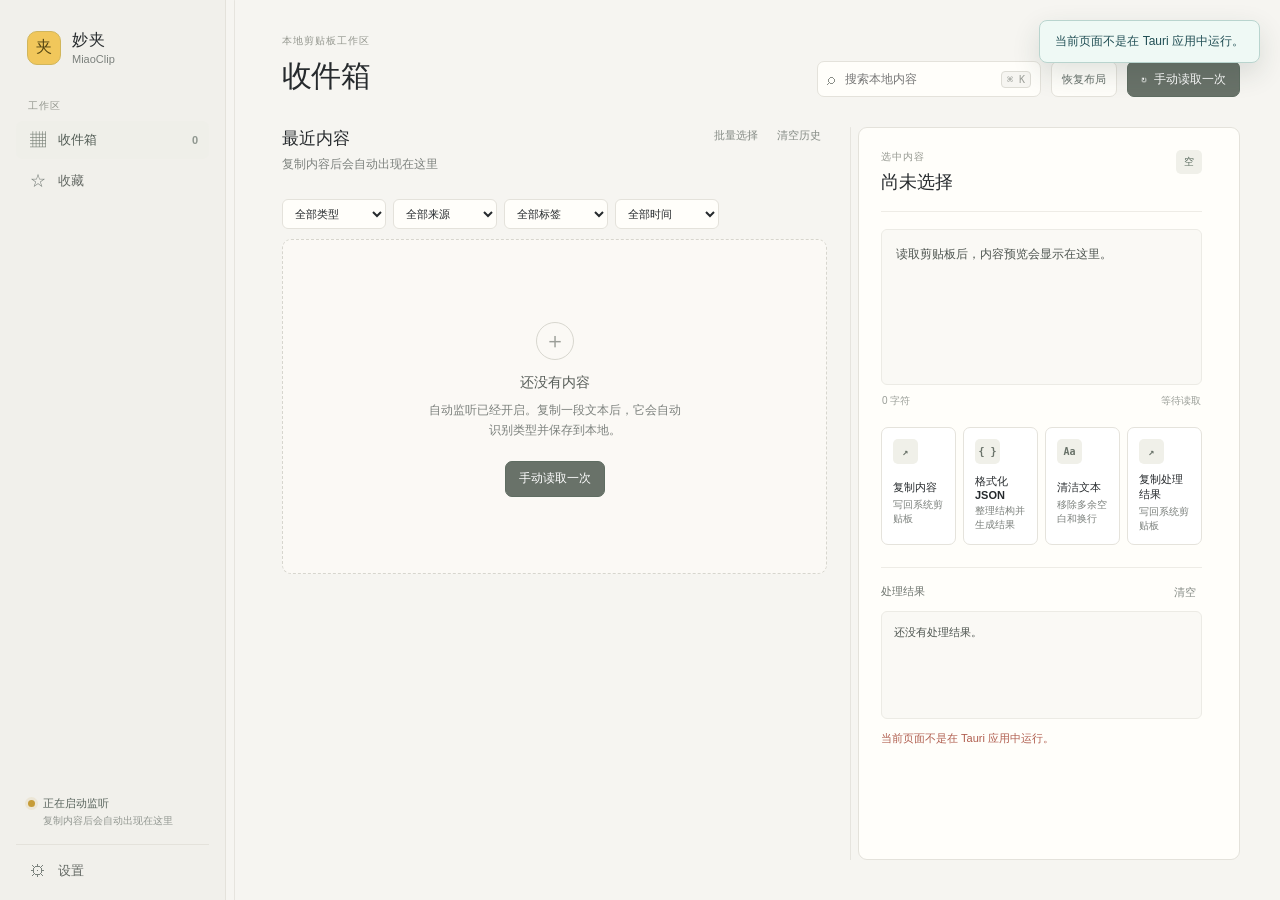
==== ui/index.html @ e644512b "style: soften persistent interface highlights" ====
<!doctype html>
<html lang="zh-CN">
  <head>
    <meta charset="UTF-8" />
    <meta name="viewport" content="width=device-width, initial-scale=1.0" />
    <meta name="theme-color" content="#f6f5f1" />
    <title>妙夹 · MiaoClip</title>
    <link rel="stylesheet" href="style.css?v=34" />
  </head>
  <body>
    <div class="app-frame">
      <aside class="sidebar">
        <div class="brand-lockup">
          <div class="brand-mark" aria-hidden="true">夹</div>
          <div><strong>妙夹</strong><span>MiaoClip</span></div>
        </div>
        <div class="workspace-label">工作区</div>
        <nav class="primary-nav" aria-label="主要分区">
          <button class="nav-item is-active" data-view="inbox" type="button"><span class="nav-symbol" aria-hidden="true">▦</span><span>收件箱</span><span class="nav-count" id="inbox-count">0</span></button>
          <button class="nav-item" data-view="favorites" type="button"><span class="nav-symbol" aria-hidden="true">☆</span><span>收藏</span></button>
        </nav>
        <div class="sidebar-footer">
          <button class="local-status" id="monitor-toggle" data-state="starting" type="button" aria-pressed="true" title="暂停自动监听">
            <span aria-hidden="true"></span>
            <div><strong id="monitor-status-label">正在启动监听</strong><small id="monitor-status-detail">复制内容后会自动出现在这里</small></div>
          </button>
          <button class="nav-item secondary-nav" data-view="settings" type="button"><span class="nav-symbol" aria-hidden="true">⚙</span><span>设置</span></button>
        </div>
      </aside>
      <div class="layout-splitter layout-splitter-sidebar" id="sidebar-splitter" role="separator" aria-label="调整工作区宽度" aria-orientation="vertical" aria-valuemin="190" aria-valuemax="420" aria-valuenow="226" aria-valuetext="226 像素" tabindex="0" title="拖动调整工作区宽度；双击恢复默认；也可使用左右方向键"></div>

      <main class="workspace">
        <header class="workspace-header">
          <div><p class="overline">本地剪贴板工作区</p><h1 id="view-title">收件箱</h1></div>
          <div class="header-actions">
            <label class="search-box"><span aria-hidden="true">⌕</span><input id="search-input" type="search" placeholder="搜索本地内容" autocomplete="off" /><kbd>⌘ K</kbd></label>
            <button class="layout-reset-button" id="reset-layout" type="button" title="恢复工作区默认布局">恢复布局</button>
            <button class="read-button" id="read-button" type="button" title="手动读取一次当前剪贴板"><span aria-hidden="true">↻</span>手动读取一次</button>
          </div>
        </header>

        <div class="workspace-grid">
          <section class="feed-column" aria-labelledby="feed-heading">
            <div class="section-bar">
              <div><h2 id="feed-heading">最近内容</h2><p id="feed-caption">复制内容后会自动出现在这里</p></div>
              <div class="section-actions">
                <button class="quiet-button" id="enter-selection" type="button">批量选择</button>
                <button class="quiet-button" id="clear-session" type="button">清空历史</button>
              </div>
            </div>
            <div class="bulk-actions" id="bulk-actions" hidden>
              <span class="bulk-selection-count" id="selection-summary" aria-live="polite">未选择内容</span>
              <button class="quiet-button" id="select-visible" type="button" aria-pressed="false">全选当前</button>
              <button class="quiet-button" id="bulk-pin" type="button" disabled>收藏所选</button>
              <button class="quiet-button danger-button" id="bulk-delete" type="button" disabled>删除所选</button>
              <button class="quiet-button" id="exit-selection" type="button">完成</button>
            </div>
            <div class="filter-bar" aria-label="筛选内容">
              <select id="category-filter" aria-label="按类型筛选"><option value="all">全部类型</option><option value="text">文本</option><option value="url">URL</option><option value="account">账号</option><option value="password">敏感信息</option><option value="image">图片</option><option value="file">文件</option></select>
              <select id="source-filter" aria-label="按来源应用筛选"><option value="all">全部来源</option></select>
              <select id="tag-filter" aria-label="按标签筛选"><option value="all">全部标签</option></select>
              <select id="time-filter" aria-label="按时间筛选"><option value="all">全部时间</option><option value="today">今天</option><option value="7d">近 7 天</option><option value="30d">近 30 天</option><option value="custom">自定义</option></select>
              <input id="date-from" type="date" aria-label="开始日期" hidden />
              <input id="date-to" type="date" aria-label="结束日期" hidden />
            </div>
            <div class="feed" id="feed">
              <div class="empty-feed" id="empty-feed">
                <div class="empty-mark" aria-hidden="true">＋</div>
                <strong id="empty-feed-title">还没有内容</strong>
                <p id="empty-feed-description">自动监听已经开启。复制一段文本后，它会自动识别类型并保存到本地。</p>
                <button class="empty-action" id="empty-read-button" type="button" title="手动读取一次当前剪贴板">手动读取一次</button>
              </div>
            </div>
          </section>
          <div class="layout-splitter layout-splitter-feed" id="feed-splitter" role="separator" aria-label="调整收件箱和详情宽度" aria-orientation="vertical" aria-valuemin="260" aria-valuemax="1000" aria-valuenow="560" aria-valuetext="560 像素" tabindex="0" title="拖动调整收件箱和详情宽度；双击恢复默认；也可使用左右方向键"></div>

          <aside class="detail-column" aria-labelledby="detail-heading">
            <div class="detail-head">
              <div><p class="overline">选中内容</p><h2 id="detail-heading">尚未选择</h2></div>
              <span class="type-badge" id="content-kind">空</span>
            </div>
            <div class="detail-preview" id="clipboard-preview">读取剪贴板后，内容预览会显示在这里。</div>
            <div class="protected-controls" id="protected-controls" hidden>
              <span id="protected-description">密码、银行卡号、身份证号等敏感内容会保存到系统安全存储，历史文件只保留引用，默认遮罩原文。</span>
              <div class="protected-actions">
                <button class="quiet-button reveal-button" id="reveal-protected" type="button" aria-label="显示敏感信息原文" aria-pressed="false"><span class="eye-glyph" aria-hidden="true"></span><span class="reveal-label">显示原文</span></button>
                <button class="quiet-button copy-protected-button" id="copy-protected" type="button" disabled>复制原文</button>
              </div>
            </div>
            <div class="detail-meta"><span id="content-length">0 字符</span><span id="content-time">等待读取</span></div>
            <div class="tag-editor" id="tag-editor" hidden>
              <div class="tag-editor-heading"><span>标签</span><small>用于整理和筛选</small></div>
              <div class="tag-list" id="tag-list"></div>
              <form class="tag-form" id="tag-form">
                <input id="tag-input" type="text" maxlength="24" placeholder="添加标签" autocomplete="off" />
                <button class="quiet-button" type="submit">添加</button>
              </form>
            </div>
            <div class="detail-actions">
              <button class="action-tile" data-action="copy-entry" type="button"><span class="tile-icon">↗</span><span><strong>复制内容</strong><small>写回系统剪贴板</small></span></button>
              <button class="action-tile" data-action="format-json" type="button"><span class="tile-icon">{ }</span><span><strong>格式化 JSON</strong><small>整理结构并生成结果</small></span></button>
              <button class="action-tile" data-action="clean-text" type="button"><span class="tile-icon">Aa</span><span><strong>清洁文本</strong><small>移除多余空白和换行</small></span></button>
              <button class="action-tile" data-action="copy-result" type="button"><span class="tile-icon">↗</span><span><strong>复制处理结果</strong><small>写回系统剪贴板</small></span></button>
            </div>
            <div class="result-block">
              <div class="result-heading"><span>处理结果</span><button class="quiet-button" id="clear-result" type="button">清空</button></div>
              <pre id="result-preview">还没有处理结果。</pre>
            </div>
            <p class="message" id="message" role="status"></p>
          </aside>
        </div>
        <section class="settings-panel" id="settings-panel" hidden aria-labelledby="settings-heading">
          <div class="settings-heading">
            <div><p class="overline">通知与偏好</p><h2 id="settings-heading">收到新内容时</h2></div>
            <button class="quiet-button" id="settings-back" type="button">返回收件箱</button>
          </div>
          <div class="settings-list">
            <label class="setting-row"><span><strong>应用内提示</strong><small>在妙夹窗口右上角显示“收到新内容”的提示。</small></span><input id="notify-in-app" type="checkbox" checked /></label>
            <label class="setting-row"><span><strong>桌面浮层提示</strong><small>像收到消息一样在桌面角落弹出，不需要打开妙夹主窗口；原文不会进入系统通知中心。</small></span><input id="notify-desktop" type="checkbox" checked /></label>
            <label class="setting-row"><span><strong>敏感信息复制提醒</strong><small>复制密码、Token、银行卡号或身份证号时显示安全提醒，不展示原文。</small></span><input id="notify-sensitive" type="checkbox" checked /></label>
            <label class="setting-row"><span><strong>捕获图片</strong><small>关闭后，复制的图片不会进入妙夹历史，也不会弹出提示。</small></span><input id="capture-images" type="checkbox" checked /></label>
            <label class="setting-row"><span><strong>捕获文件</strong><small>关闭后，复制的文件不会进入妙夹历史，也不会弹出提示。</small></span><input id="capture-files" type="checkbox" checked /></label>
            <label class="setting-row"><span><strong>显示来源应用</strong><small>关闭后，列表、详情和提示中不显示来源；来源仍保存在本地，之后可以继续按来源筛选。</small></span><input id="show-source-app" type="checkbox" checked /></label>
            <label class="setting-row"><span><strong>点击桌面提示</strong><small>选择点击复制提示后打开对应记录，或只打开妙夹主窗口。</small></span><select id="toast-click-action"><option value="entry">打开对应记录</option><option value="window">打开妙夹</option></select></label>
            <label class="setting-row"><span><strong>开机启动</strong><small>进入系统后在后台自动运行妙夹，方便持续监听剪贴板；不会改变当前历史内容。</small></span><input id="launch-at-login" type="checkbox" /></label>
            <label class="setting-row setting-row-info"><span><strong>快速粘贴入口</strong><small>按 <kbd>⌘/Ctrl + Shift + Space</kbd> 打开妙夹，输入关键词后用 ↑↓ 选择，按 Enter 复制，按 Esc 收起。</small></span><input id="quick-paste-enabled" type="checkbox" checked /></label>
            <label class="setting-row setting-row-warning"><span><strong>隐私模式</strong><small>暂停自动捕获、桌面通知和新记录写入；适合复制银行卡号、身份证或私人聊天内容，关闭妙夹后会自动恢复监听。</small></span><input id="privacy-mode" type="checkbox" /></label>
            <label class="setting-row"><span><strong>提示位置</strong><small>选择独立提示浮层出现在哪个屏幕角落。</small></span><select id="notify-position"><option value="top-left">左上角</option><option value="top-right">右上角</option><option value="bottom-left">左下角</option><option value="bottom-right" selected>右下角</option></select></label>
            <label class="setting-row"><span><strong>提示框持续时间</strong><small>控制桌面浮层和妙夹窗口内提示显示多久，时间到后会自动消失。</small></span><select id="notify-duration"><option value="1500">1.5 秒</option><option value="2500">2.5 秒</option><option value="3000" selected>3 秒</option><option value="5000">5 秒</option><option value="8000">8 秒</option><option value="15000">15 秒</option></select></label>
            <label class="setting-row setting-row-warning"><span><strong>自动清理历史</strong><small>按下面的保留时间自动清理未收藏记录；收藏内容永远保留。默认关闭，开启后会在后台执行。</small></span><input id="cleanup-enabled" type="checkbox" /></label>
            <div class="setting-row setting-row-cleanup"><span><strong>清理规则</strong><small>自动清理只处理超过保留时间且未收藏的内容；图片和敏感正文也会同步清理。</small></span><div class="setting-controls"><select id="cleanup-days" aria-label="历史保留时间"><option value="1">保留 1 天</option><option value="3">保留 3 天</option><option value="7">保留 7 天</option><option value="14">保留 14 天</option><option value="30" selected>保留 30 天</option><option value="60">保留 60 天</option><option value="90">保留 90 天</option><option value="180">保留 180 天</option><option value="365">保留 1 年</option></select><select id="cleanup-schedule" aria-label="自动清理频率"><option value="startup">每次启动时</option><option value="daily">每天</option><option value="weekly">每周</option></select><button class="quiet-button danger-button" id="cleanup-old-history" type="button">立即清理</button></div></div>
            <div class="setting-row setting-row-backup"><span><strong>历史备份</strong><small>导出或导入本机历史，导入会与现有内容合并；敏感内容只保留遮罩后的记录信息，不会导出原文。</small></span><div class="setting-controls"><button class="quiet-button" id="export-history" type="button">导出历史</button><button class="quiet-button" id="import-history" type="button">导入历史</button></div></div>
          </div>
          <p class="settings-note" id="settings-note">通知设置只保存在本机。备份文件仍可能包含普通文本、URL、文件路径和图片，请妥善保管。</p>
          <section class="diagnostics-panel" aria-labelledby="diagnostics-heading">
            <div class="diagnostics-heading">
              <div><p class="overline">运行环境</p><h3 id="diagnostics-heading">平台能力诊断</h3></div>
              <div class="diagnostics-actions"><button class="quiet-button" id="restart-monitor" type="button">重新启动监听</button><button class="quiet-button" id="refresh-diagnostics" type="button">重新检测</button></div>
            </div>
            <p class="diagnostics-summary" id="diagnostics-summary">正在读取当前设备能力…</p>
            <div class="diagnostics-grid">
              <div class="diagnostic-row"><span><strong>系统与架构</strong><small id="diagnostic-platform-detail">等待检测</small></span><b class="diagnostic-state" id="diagnostic-platform-state">检测中</b></div>
              <div class="diagnostic-row"><span><strong>剪贴板监听</strong><small id="diagnostic-monitor-detail">等待检测</small></span><b class="diagnostic-state" id="diagnostic-monitor-state">检测中</b></div>
              <div class="diagnostic-row"><span><strong>来源应用识别</strong><small id="diagnostic-source-detail">等待检测</small></span><b class="diagnostic-state" id="diagnostic-source-state">检测中</b></div>
              <div class="diagnostic-row"><span><strong>系统安全存储</strong><small id="diagnostic-secure-detail">等待检测</small></span><b class="diagnostic-state" id="diagnostic-secure-state">检测中</b></div>
              <div class="diagnostic-row"><span><strong>开机启动</strong><small id="diagnostic-autostart-detail">等待检测</small></span><b class="diagnostic-state" id="diagnostic-autostart-state">检测中</b></div>
              <div class="diagnostic-row"><span><strong>图片与文件捕获</strong><small id="diagnostic-media-detail">等待检测</small></span><b class="diagnostic-state" id="diagnostic-media-state">检测中</b></div>
            </div>
          </section>
        </section>
      </main>
    </div>
    <div class="toast-region" id="toast-region" aria-live="polite" aria-atomic="true"></div>
    <script src="main.js?v=31"></script>
  </body>
</html>
---- ui/style.css ----
:root {
  color: #262a2d;
  background: #f6f5f1;
  font-family: -apple-system, BlinkMacSystemFont, "SF Pro Text", "Helvetica Neue", sans-serif;
  font-synthesis: none;
  text-rendering: optimizeLegibility;
  --ink: #262a2d;
  --muted: #7c817d;
  --line: #e4e2db;
  --paper: #fffefa;
  --blue: #697269;
  --blue-soft: #f0f0e9;
  --focus-line: #8f9a91;
  --yellow: #f1c75b;
  --sidebar-width: 226px;
  --feed-width: 560px;
  --splitter-size: 16px;
}

* { box-sizing: border-box; }
[hidden] { display: none !important; }
html, body { min-width: 0; }
body { margin: 0; min-height: 100vh; overflow-x: hidden; background: #f6f5f1; }
button, input { font: inherit; }
button { max-width: 100%; cursor: pointer; }
button:focus-visible, select:focus-visible, input:focus-visible {
  outline: 2px solid var(--focus-line);
  outline-offset: 2px;
  box-shadow: none;
}
button:focus:not(:focus-visible), select:focus:not(:focus-visible), input:focus:not(:focus-visible) {
  outline: none;
  box-shadow: none;
}
.app-frame { display: grid; grid-template-columns: minmax(190px, var(--sidebar-width)) var(--splitter-size) minmax(0, 1fr); width: 100%; min-height: 100vh; }
.sidebar { display: flex; min-width: 0; flex-direction: column; padding: 30px 16px 18px; border-right: 1px solid var(--line); background: #f1f0eb; }
.layout-splitter { position: relative; z-index: 2; width: var(--splitter-size); min-width: var(--splitter-size); cursor: col-resize; touch-action: none; user-select: none; outline: none; background: transparent; -webkit-tap-highlight-color: transparent; }
.layout-splitter::after { position: absolute; top: 0; bottom: 0; left: 7.5px; width: 1px; border-radius: 3px; background: #e6e4de; content: ""; transition: background 120ms ease; }
.layout-splitter::before { position: absolute; top: 50%; left: 5.5px; z-index: 1; width: 5px; height: 26px; border-right: 1px solid #c2beb5; border-left: 1px solid #c2beb5; content: ""; opacity: 0; transform: translateY(-50%); transition: opacity 120ms ease, border-color 120ms ease; }
.layout-splitter:hover::after, .layout-splitter:focus-visible::after, .layout-splitter.is-resizing::after { background: #d2cfc6; }
.layout-splitter:hover::before, .layout-splitter:focus-visible::before, .layout-splitter.is-resizing::before { border-color: #aaa69c; opacity: 0.62; }
.layout-splitter:focus-visible { outline: 1px solid rgba(125, 119, 105, 0.16); outline-offset: -1px; box-shadow: none; }
.is-resizing, .is-resizing * { cursor: col-resize !important; user-select: none !important; }
.brand-lockup { display: flex; align-items: center; gap: 11px; padding: 0 11px 34px; }
.brand-mark { display: grid; place-items: center; width: 34px; height: 34px; border: 1px solid #d1b65b; border-radius: 10px; color: #544613; background: var(--yellow); font-weight: 800; }
.brand-lockup strong, .brand-lockup span { display: block; }
.brand-lockup strong { font-size: 16px; letter-spacing: 0.04em; }
.brand-lockup span { margin-top: 2px; color: var(--muted); font-size: 11px; }
.workspace-label, .overline { color: #94978f; font-size: 10px; font-weight: 800; letter-spacing: 0.1em; text-transform: uppercase; }
.workspace-label { padding: 0 12px 8px; }
.primary-nav { display: grid; gap: 3px; }
.nav-item { display: grid; grid-template-columns: 22px 1fr auto; align-items: center; gap: 9px; width: 100%; min-height: 38px; padding: 0 11px; border: 0; border-radius: 7px; color: #646964; background: transparent; text-align: left; font-size: 13px; }
.nav-item:hover { color: var(--ink); background: #e9e8e2; }
.nav-item.is-active { color: #535d56; background: #efefe9; font-weight: 700; }
.nav-symbol { color: #7b827d; font-size: 16px; text-align: center; }
.is-active .nav-symbol { color: #788077; }
.nav-count { color: #8f9790; font-size: 11px; font-variant-numeric: tabular-nums; }
.sidebar-footer { margin-top: auto; }
.local-status { display: flex; align-items: flex-start; gap: 8px; width: 100%; padding: 10px 12px 16px; border: 0; color: #838984; background: transparent; font-size: 11px; text-align: left; }
.local-status:hover { color: var(--ink); background: #e9e8e2; }
.local-status > span { flex: 0 0 auto; width: 7px; height: 7px; margin-top: 4px; border-radius: 50%; background: #61a375; box-shadow: 0 0 0 3px rgba(97, 163, 117, 0.12); }
.local-status > div { min-width: 0; }
.local-status strong, .local-status small { display: block; overflow-wrap: anywhere; }
.local-status strong { color: #59645d; font-size: 11px; font-weight: 700; }
.local-status small { margin-top: 3px; color: #929791; font-size: 10px; line-height: 1.4; }
.local-status[data-state="starting"] > span { background: #c69c38; box-shadow: 0 0 0 3px rgba(198, 156, 56, 0.12); }
.local-status[data-state="error"] > span { background: #b05e4f; box-shadow: 0 0 0 3px rgba(176, 94, 79, 0.12); }
.local-status[data-state="paused"] > span { background: #c69c38; box-shadow: 0 0 0 3px rgba(198, 156, 56, 0.12); }
.local-status[data-state="privacy"] > span { background: #b05e4f; box-shadow: 0 0 0 3px rgba(176, 94, 79, 0.12); }
.secondary-nav { border-top: 1px solid var(--line); border-radius: 0; padding-top: 14px; }
.workspace { width: 100%; min-width: 0; padding: 34px 40px 40px; }
.workspace-header { display: flex; min-width: 0; align-items: flex-end; justify-content: space-between; gap: 24px; max-width: 1240px; margin: 0 auto 30px; }
.overline { margin: 0 0 8px; }
h1, h2, p { margin: 0; }
h1 { font-size: 30px; font-weight: 760; letter-spacing: -0.02em; }
h2 { font-size: 17px; font-weight: 760; }
.header-actions { display: flex; min-width: 0; align-items: center; gap: 10px; }
.search-box { display: flex; min-width: 0; align-items: center; gap: 8px; width: 224px; height: 36px; padding: 0 9px; border: 1px solid var(--line); border-radius: 7px; color: #8a8e88; background: var(--paper); }
.search-box input { width: 100%; min-width: 0; border: 0; outline: 0; color: var(--ink); background: transparent; font-size: 12px; }
.search-box kbd { padding: 2px 5px; border: 1px solid #dddcd5; border-radius: 4px; color: #9b9e98; background: #f6f5f1; font-size: 10px; white-space: nowrap; }
.read-button, .empty-action { display: inline-flex; align-items: center; gap: 7px; height: 36px; padding: 0 13px; border: 1px solid #5f6d62; border-radius: 7px; color: #fff; background: var(--blue); font-size: 12px; font-weight: 700; }
.read-button:hover, .empty-action:hover { background: #5f6d63; }
.layout-reset-button { height: 36px; padding: 0 10px; border: 1px solid var(--line); border-radius: 7px; color: #66706b; background: var(--paper); font-size: 11px; }
.layout-reset-button:hover { border-color: #b9c2ba; color: #596b5f; background: #f7f8f3; }
.workspace-grid { display: grid; grid-template-columns: minmax(260px, var(--feed-width)) var(--splitter-size) minmax(260px, 1fr); width: 100%; max-width: none; margin: 0 auto; overflow-anchor: none; }
.feed-column, .detail-column { min-width: 0; }
.feed-column { overflow-anchor: none; scroll-behavior: auto; }
.section-bar { display: flex; min-width: 0; align-items: flex-start; justify-content: space-between; gap: 12px; min-height: 58px; }
.section-bar > div { min-width: 0; }
.section-bar p { margin-top: 6px; color: var(--muted); font-size: 12px; }
.quiet-button { border: 0; color: #858b85; background: transparent; font-size: 11px; }
.quiet-button:hover { color: var(--blue); }
.feed { display: grid; gap: 9px; }
.empty-feed { display: grid; justify-items: center; padding: 82px 30px 76px; border: 1px dashed #d7d6ce; border-radius: 9px; color: var(--muted); background: rgba(255, 254, 250, 0.5); text-align: center; }
.empty-mark { display: grid; place-items: center; width: 38px; height: 38px; margin-bottom: 14px; border: 1px solid #d8d7cf; border-radius: 50%; color: #9b9e98; font-size: 22px; font-weight: 300; }
.empty-feed strong { color: #575d58; font-size: 14px; }
.empty-feed p { max-width: 260px; margin: 8px 0 20px; font-size: 12px; line-height: 1.7; }
.section-actions, .bulk-actions { display: flex; align-items: center; flex-wrap: wrap; gap: 7px; }
.bulk-actions { min-height: 38px; margin: 0 0 10px; padding: 7px 10px; border: 1px solid #deded5; border-radius: 7px; background: #f5f5ef; }
.bulk-actions[hidden] { display: none; }
.bulk-selection-count { margin-right: auto; color: #53635d; font-size: 11px; font-weight: 700; }
.danger-button { color: #a25448; }
.danger-button:hover { color: #8e3d32; background: #fcedea; }
.feed-card { display: grid; grid-template-columns: 0 minmax(0, 1fr) auto; gap: 8px; align-items: stretch; min-width: 0; padding: 0 8px 0 14px; border: 1px solid var(--line); border-radius: 8px; background: var(--paper); }
.feed-card.is-selected { border-color: #d5d8d0; background: #fcfcf8; box-shadow: inset 3px 0 0 #c7b56b; }
.feed-card.is-quick-selected { border-color: #c8cbbf; background: #faf8ef; box-shadow: inset 3px 0 0 #b4943d; }
.feed-card:hover { border-color: #c1c9be; }
.selection-control { display: grid; place-items: center; width: 0; overflow: hidden; opacity: 0; transition: width 120ms ease, opacity 120ms ease; }
.feed-card.is-selection-mode { grid-template-columns: 28px minmax(0, 1fr) auto; }
.feed-card.is-selection-mode .selection-control { width: 28px; opacity: 1; }
.selection-control input { width: 16px; height: 16px; accent-color: var(--blue); }
.feed-card-main { display: grid; grid-template-columns: auto minmax(0, 1fr) auto; gap: 11px; align-items: start; min-width: 0; padding: 14px 0; border: 0; color: inherit; background: transparent; text-align: left; }
.feed-card-main:hover { color: inherit; }
.feed-icon { display: grid; place-items: center; width: 30px; height: 30px; border-radius: 7px; color: var(--blue); background: var(--blue-soft); font-size: 13px; font-weight: 800; }
.feed-card strong, .feed-card small { display: block; }
.feed-card strong { overflow: hidden; color: #3c4440; font-size: 12px; font-weight: 700; text-overflow: ellipsis; white-space: nowrap; }
.feed-card small { margin-top: 5px; color: var(--muted); font-size: 11px; }
.feed-time { color: #9a9e98; font-size: 10px; white-space: nowrap; }
.pin-button { align-self: center; width: 28px; height: 28px; padding: 0; border: 0; border-radius: 5px; color: #a2a69f; background: transparent; font-size: 18px; line-height: 1; }
.pin-button:hover, .pin-button.is-pinned { color: #bd8b27; background: #fbf5df; }
.detail-column { min-width: 0; min-height: 0; padding: 22px; border: 1px solid var(--line); border-radius: 9px; background: var(--paper); }
.detail-head { display: flex; min-width: 0; align-items: flex-start; justify-content: space-between; gap: 12px; padding-bottom: 17px; border-bottom: 1px solid #eeece6; }
.detail-head > div { min-width: 0; }
.detail-head .overline { margin-bottom: 6px; }
.detail-head h2 { overflow-wrap: anywhere; font-size: 18px; }
.type-badge { padding: 5px 8px; border-radius: 5px; color: #5b6c60; background: var(--blue-soft); font-size: 10px; font-weight: 800; }
.detail-preview { min-height: 156px; max-height: 250px; margin-top: 17px; overflow: auto; padding: 14px; border: 1px solid #ecebe5; border-radius: 6px; color: #4e5550; background: #faf9f5; font: 12px/1.7 "SFMono-Regular", Consolas, monospace; white-space: pre-wrap; word-break: break-word; }
.filter-bar { display: flex; flex-wrap: wrap; gap: 7px; margin: 14px 0 10px; }
.filter-bar select, .filter-bar input { min-width: 104px; max-width: 100%; padding: 7px 8px; border: 1px solid var(--line); border-radius: 6px; color: var(--ink); background: var(--paper); font-size: 11px; }
.filter-bar input { min-width: 126px; }
.tag-editor { margin: 0 0 18px; padding: 12px; border: 1px solid #ecebe5; border-radius: 7px; background: #faf9f5; }
.tag-editor[hidden] { display: none; }
.tag-editor-heading { display: flex; justify-content: space-between; gap: 10px; color: #6f756f; font-size: 11px; font-weight: 700; }
.tag-editor-heading small { color: var(--muted); font-size: 10px; font-weight: 400; }
.tag-list { display: flex; flex-wrap: wrap; gap: 5px; min-height: 24px; margin: 9px 0; }
.tag-form { display: flex; gap: 7px; }
.tag-form input { min-width: 0; flex: 1; padding: 7px 8px; border: 1px solid var(--line); border-radius: 6px; color: var(--ink); background: #fff; font-size: 11px; }
.tag-chip { display: inline-flex; align-items: center; gap: 4px; max-width: 100%; padding: 3px 7px; border-radius: 4px; color: #59645c; background: #efefe8; font-size: 10px; overflow-wrap: anywhere; }
.tag-chip button { padding: 0; border: 0; color: #6c827b; background: transparent; cursor: pointer; font-size: 13px; line-height: 1; }
.tag-chip button:hover { color: #a25448; }
.feed-tags { display: flex; flex-wrap: wrap; gap: 4px; margin-top: 4px; }
.protected-controls { display: flex; align-items: center; justify-content: space-between; gap: 12px; margin-top: 8px; color: #8a6d3b; font-size: 10px; line-height: 1.45; }
.protected-controls[hidden] { display: none; }
.protected-actions { display: flex; flex: none; align-items: center; gap: 6px; }
.reveal-button, .copy-protected-button { display: inline-flex; align-items: center; gap: 6px; white-space: nowrap; }
.copy-protected-button:disabled { cursor: not-allowed; opacity: 0.45; }
.eye-glyph { position: relative; display: inline-block; width: 14px; height: 9px; border: 1.5px solid #7f642a; border-radius: 70% / 100%; }
.eye-glyph::after { position: absolute; top: 1px; left: 4px; width: 4px; height: 4px; border-radius: 50%; background: #7f642a; content: ""; }
.feed-card.is-protected { border-color: #ead9ae; background: #fffdf6; }
.feed-card.is-protected .feed-icon { color: #9c7428; background: #fbf1cf; }
.feed-card-actions { display: flex; align-items: center; gap: 2px; }
.delete-button { width: 28px; height: 28px; padding: 0; border: 0; border-radius: 5px; color: #a2a69f; background: transparent; font-size: 18px; line-height: 1; }
.delete-button:hover { color: #b05e4f; background: #fcedea; }
.detail-image { display: block; width: 100%; height: auto; max-height: 420px; object-fit: contain; }
.file-preview-list { display: grid; gap: 14px; min-width: 0; font-family: -apple-system, BlinkMacSystemFont, sans-serif; white-space: normal; }
.file-preview-item { display: grid; gap: 7px; min-width: 0; padding-bottom: 12px; border-bottom: 1px solid #e8e6df; }
.file-preview-item:last-child { padding-bottom: 0; border-bottom: 0; }
.file-preview-name, .file-preview-path, .file-preview-status { min-width: 0; overflow-wrap: anywhere; }
.file-preview-name { color: #3c4440; font-size: 12px; }
.file-preview-path { color: #7c817d; font: 10px/1.5 "SFMono-Regular", Consolas, monospace; }
.file-preview-status { color: #9a6f2d; font-size: 10px; line-height: 1.5; }
.file-preview-image { display: block; width: 100%; max-height: 280px; border-radius: 5px; background: #f1f0eb; object-fit: contain; }
.file-preview-image[hidden] { display: none; }
.detail-meta { display: flex; justify-content: space-between; gap: 12px; padding: 9px 1px 19px; color: #9a9e98; font-size: 10px; }
.detail-actions { display: grid; grid-template-columns: repeat(4, minmax(0, 1fr)); gap: 7px; }
.action-tile { display: grid; min-width: 0; gap: 8px; min-height: 96px; padding: 11px; border: 1px solid #e5e3dc; border-radius: 7px; color: var(--ink); background: #fff; text-align: left; }
.action-tile:hover { border-color: #c0cbc0; background: #f8faf6; }
.action-tile:disabled { cursor: not-allowed; opacity: 0.45; }
.tile-icon { display: grid; place-items: center; width: 25px; height: 25px; border-radius: 5px; color: var(--blue); background: var(--blue-soft); font: 700 10px "SFMono-Regular", Consolas, monospace; }
.action-tile strong, .action-tile small { display: block; overflow-wrap: anywhere; }
.action-tile strong { font-size: 11px; }
.action-tile small { margin-top: 3px; color: var(--muted); font-size: 10px; line-height: 1.4; }
.result-block { margin-top: 22px; border-top: 1px solid #eeece6; }
.result-heading { display: flex; justify-content: space-between; padding: 16px 0 10px; color: #6f756f; font-size: 11px; font-weight: 700; }
.result-block pre { min-height: 108px; max-height: 170px; margin: 0; overflow: auto; padding: 12px; border: 1px solid #ecebe5; border-radius: 6px; color: #4e5550; background: #faf9f5; font: 11px/1.65 "SFMono-Regular", Consolas, monospace; white-space: pre-wrap; word-break: break-word; }
.message { min-height: 19px; margin-top: 12px; color: #b05e4f; font-size: 11px; }
.toast-region { position: fixed; z-index: 10; top: 20px; right: 20px; max-width: min(360px, calc(100vw - 40px)); padding: 12px 15px; border: 1px solid #b9d4ce; border-radius: 8px; color: #204e54; background: #eff9f5; box-shadow: 0 10px 28px rgba(38, 55, 49, 0.14); font-size: 12px; opacity: 0; pointer-events: none; transform: translateY(-8px); transition: opacity 160ms ease, transform 160ms ease; }
.toast-region.is-visible { opacity: 1; transform: translateY(0); }
.settings-panel { width: min(720px, 100%); margin: 0 auto; padding: 24px; border: 1px solid var(--line); border-radius: 9px; background: var(--paper); }
.settings-heading { display: flex; align-items: flex-start; justify-content: space-between; gap: 16px; padding-bottom: 18px; border-bottom: 1px solid #eeece6; }
.settings-list { display: grid; gap: 0; }
.setting-row-info { background: #f0f5f2; }
.setting-value { flex: 0 0 auto; color: var(--blue); font-size: 11px; font-weight: 700; }
.setting-row kbd { padding: 2px 5px; border: 1px solid #d6dfda; border-radius: 4px; color: #53635d; background: #fffefa; font-size: 10px; white-space: nowrap; }
.setting-row { display: flex; align-items: center; justify-content: space-between; gap: 20px; min-height: 76px; padding: 15px 0; border-bottom: 1px solid #eeece6; cursor: pointer; }
.setting-row span { min-width: 0; }
.setting-row strong, .setting-row small { display: block; }
.setting-row strong { font-size: 13px; }
.setting-row small { max-width: 560px; margin-top: 5px; color: var(--muted); font-size: 11px; line-height: 1.5; }
.setting-row input { flex: 0 0 auto; width: 18px; height: 18px; accent-color: var(--blue); }
.setting-row select { flex: 0 0 auto; min-width: 96px; padding: 7px 8px; border: 1px solid var(--line); border-radius: 6px; color: var(--ink); background: var(--paper); font-size: 11px; }
.setting-controls { display: flex; flex: 0 0 auto; align-items: center; gap: 8px; }
.setting-controls select { min-width: 88px; }
.setting-row-cleanup { align-items: flex-start; }
.setting-row-cleanup .setting-controls { padding-top: 2px; }
.setting-row-backup { align-items: flex-start; }
.setting-row-backup .setting-controls { padding-top: 2px; }
.setting-row-warning strong { color: #8a5f28; }
.settings-note { margin-top: 18px; color: var(--muted); font-size: 11px; line-height: 1.5; }
.diagnostics-panel { margin-top: 24px; padding-top: 20px; border-top: 1px solid #eeece6; }
.diagnostics-heading { display: flex; align-items: flex-start; justify-content: space-between; gap: 14px; }
.diagnostics-heading h3 { margin: 0; font-size: 15px; }
.diagnostics-summary { margin-top: 8px; color: var(--muted); font-size: 11px; line-height: 1.5; }
.diagnostics-grid { display: grid; grid-template-columns: repeat(2, minmax(0, 1fr)); gap: 8px; margin-top: 14px; }
.diagnostic-row { display: flex; min-width: 0; align-items: flex-start; justify-content: space-between; gap: 12px; padding: 11px 12px; border: 1px solid #eeece6; border-radius: 6px; background: #faf9f5; }
.diagnostic-row span { min-width: 0; }
.diagnostic-row strong, .diagnostic-row small { display: block; }
.diagnostic-row strong { color: #4e5752; font-size: 11px; }
.diagnostic-row small { margin-top: 4px; color: var(--muted); font-size: 10px; line-height: 1.45; overflow-wrap: anywhere; }
.diagnostic-state { flex: 0 0 auto; color: #4f8764; font-size: 10px; font-weight: 700; white-space: nowrap; }
.diagnostic-state[data-state="warning"] { color: #a36345; }
.diagnostic-state[data-state="pending"] { color: #9a7a35; }
@media (min-width: 840px) {
  .app-frame { height: 100vh; min-height: 0; }
  .sidebar { min-height: 0; overflow: hidden; }
  .workspace { display: grid; grid-template-rows: auto minmax(0, 1fr); height: 100vh; min-height: 0; overflow: hidden; }
  .workspace-header { width: 100%; }
  .workspace-grid { width: 100%; height: 100%; min-height: 0; overflow: hidden; }
  .feed-column, .detail-column { min-height: 0; overflow-y: auto; scrollbar-gutter: stable; }
  .settings-panel { max-height: 100%; overflow-y: auto; }
}
@media (max-width: 1100px) {
  .app-frame { grid-template-columns: minmax(190px, var(--sidebar-width)) var(--splitter-size) minmax(0, 1fr); }
  .workspace { padding: 28px 22px 32px; }
  .workspace-header { align-items: flex-start; flex-direction: column; }
  .header-actions { width: 100%; }
  .search-box { flex: 1; }
}
@media (max-width: 1100px) and (max-height: 720px) {
  .workspace { padding: 20px 22px 22px; }
  .workspace-header { align-items: flex-end; flex-direction: row; gap: 14px; margin-bottom: 18px; }
  .header-actions { width: auto; }
  .search-box { flex: 0 1 190px; }
  .detail-column { padding: 16px; }
  .detail-head { padding-bottom: 12px; }
  .detail-preview { min-height: 96px; max-height: 140px; margin-top: 12px; padding: 10px; }
  .detail-meta { padding: 7px 1px 12px; }
  .action-tile { min-height: 72px; padding: 8px; gap: 6px; }
  .result-block { margin-top: 14px; }
  .result-heading { padding: 10px 0 7px; }
  .result-block pre { min-height: 65px; max-height: 100px; padding: 9px; }
  .message { min-height: 14px; margin-top: 8px; }
  .empty-feed { padding: 42px 24px 38px; }
}
@media (max-width: 839px) {
  .app-frame { display: block; }
  .layout-splitter { display: none; }
  .sidebar { display: grid; grid-template-columns: auto minmax(0, 1fr); align-items: center; gap: 14px; padding: 12px 16px; border-right: 0; border-bottom: 1px solid var(--line); }
  .brand-lockup { min-width: max-content; padding: 0; }
  .workspace-label, .sidebar-footer { display: none; }
  .primary-nav { display: flex; min-width: 0; flex-wrap: wrap; gap: 3px; }
  .primary-nav .nav-item { width: auto; min-width: max-content; }
  .workspace { min-height: 100vh; padding: 22px 16px 28px; }
  .workspace-grid { grid-template-columns: 1fr; }
  .detail-column { min-height: 0; }
}
@media (max-width: 560px) {
  .sidebar { grid-template-columns: 1fr; gap: 10px; }
  .brand-lockup { justify-content: center; }
  .workspace { padding: 20px 12px 24px; }
  .workspace-header { gap: 18px; margin-bottom: 22px; }
  h1 { font-size: 26px; }
  .header-actions { align-items: stretch; flex-direction: column; }
  .search-box { width: 100%; }
  .read-button { justify-content: center; }
  .section-bar { flex-direction: column; gap: 8px; }
  .section-actions { width: 100%; }
  .section-actions .quiet-button { flex: 1; }
  .bulk-actions { align-items: stretch; }
  .bulk-selection-count { flex-basis: 100%; }
  .bulk-actions .quiet-button { flex: 1; }
  .detail-column { padding: 16px; }
  .setting-row-cleanup { align-items: flex-start; flex-direction: column; gap: 10px; }
  .setting-row-backup { align-items: flex-start; flex-direction: column; gap: 10px; }
  .setting-controls { width: 100%; }
  .setting-controls { flex-wrap: wrap; max-width: 100%; }
  .setting-controls select, .setting-controls button { flex: 1 1 120px; }
  .detail-actions { grid-template-columns: 1fr; }
  .detail-meta { flex-wrap: wrap; }
  .feed-card-main { grid-template-columns: auto minmax(0, 1fr); }
  .feed-time { grid-column: 2; justify-self: start; }
  .diagnostics-grid { grid-template-columns: 1fr; }
}
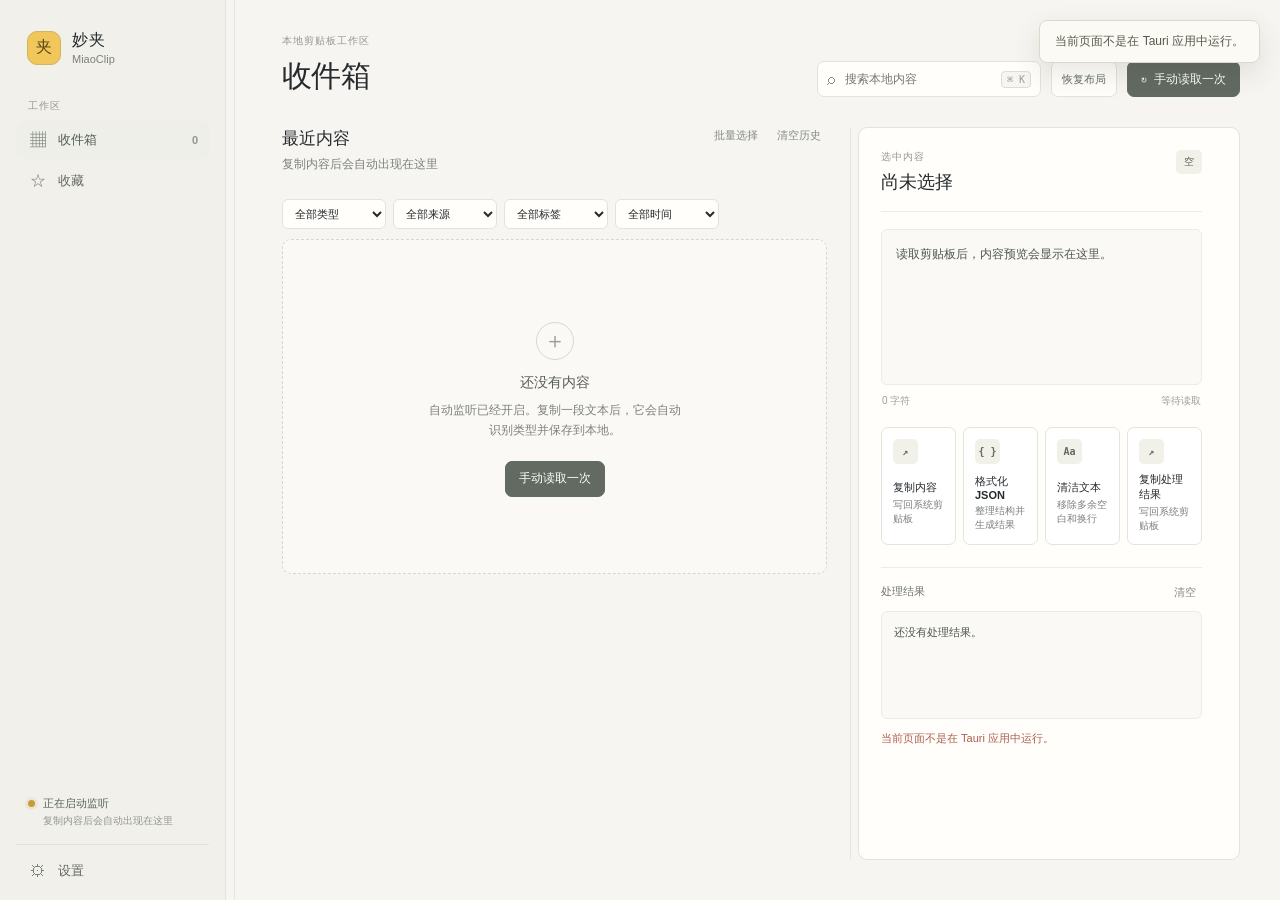
==== commit f43145f8: "style: quiet blue interface accents" ====
--- a/ui/index.html
+++ b/ui/index.html
@@ -5,7 +5,7 @@
     <meta name="viewport" content="width=device-width, initial-scale=1.0" />
     <meta name="theme-color" content="#f6f5f1" />
     <title>妙夹 · MiaoClip</title>
-    <link rel="stylesheet" href="style.css?v=34" />
+    <link rel="stylesheet" href="style.css?v=35" />
   </head>
   <body>
     <div class="app-frame">
--- a/ui/style.css
+++ b/ui/style.css
@@ -8,9 +8,9 @@
   --muted: #7c817d;
   --line: #e4e2db;
   --paper: #fffefa;
-  --blue: #697269;
-  --blue-soft: #f0f0e9;
-  --focus-line: #8f9a91;
+  --accent: #626a62;
+  --accent-soft: #f1f0e9;
+  --focus-line: #9b947f;
   --yellow: #f1c75b;
   --sidebar-width: 226px;
   --feed-width: 560px;
@@ -78,7 +78,7 @@
 .search-box { display: flex; min-width: 0; align-items: center; gap: 8px; width: 224px; height: 36px; padding: 0 9px; border: 1px solid var(--line); border-radius: 7px; color: #8a8e88; background: var(--paper); }
 .search-box input { width: 100%; min-width: 0; border: 0; outline: 0; color: var(--ink); background: transparent; font-size: 12px; }
 .search-box kbd { padding: 2px 5px; border: 1px solid #dddcd5; border-radius: 4px; color: #9b9e98; background: #f6f5f1; font-size: 10px; white-space: nowrap; }
-.read-button, .empty-action { display: inline-flex; align-items: center; gap: 7px; height: 36px; padding: 0 13px; border: 1px solid #5f6d62; border-radius: 7px; color: #fff; background: var(--blue); font-size: 12px; font-weight: 700; }
+.read-button, .empty-action { display: inline-flex; align-items: center; gap: 7px; height: 36px; padding: 0 13px; border: 1px solid #5f6d62; border-radius: 7px; color: #fff; background: var(--accent); font-size: 12px; font-weight: 700; }
 .read-button:hover, .empty-action:hover { background: #5f6d63; }
 .layout-reset-button { height: 36px; padding: 0 10px; border: 1px solid var(--line); border-radius: 7px; color: #66706b; background: var(--paper); font-size: 11px; }
 .layout-reset-button:hover { border-color: #b9c2ba; color: #596b5f; background: #f7f8f3; }
@@ -89,7 +89,7 @@
 .section-bar > div { min-width: 0; }
 .section-bar p { margin-top: 6px; color: var(--muted); font-size: 12px; }
 .quiet-button { border: 0; color: #858b85; background: transparent; font-size: 11px; }
-.quiet-button:hover { color: var(--blue); }
+.quiet-button:hover { color: var(--accent); }
 .feed { display: grid; gap: 9px; }
 .empty-feed { display: grid; justify-items: center; padding: 82px 30px 76px; border: 1px dashed #d7d6ce; border-radius: 9px; color: var(--muted); background: rgba(255, 254, 250, 0.5); text-align: center; }
 .empty-mark { display: grid; place-items: center; width: 38px; height: 38px; margin-bottom: 14px; border: 1px solid #d8d7cf; border-radius: 50%; color: #9b9e98; font-size: 22px; font-weight: 300; }
@@ -108,10 +108,10 @@
 .selection-control { display: grid; place-items: center; width: 0; overflow: hidden; opacity: 0; transition: width 120ms ease, opacity 120ms ease; }
 .feed-card.is-selection-mode { grid-template-columns: 28px minmax(0, 1fr) auto; }
 .feed-card.is-selection-mode .selection-control { width: 28px; opacity: 1; }
-.selection-control input { width: 16px; height: 16px; accent-color: var(--blue); }
+.selection-control input { width: 16px; height: 16px; accent-color: var(--accent); }
 .feed-card-main { display: grid; grid-template-columns: auto minmax(0, 1fr) auto; gap: 11px; align-items: start; min-width: 0; padding: 14px 0; border: 0; color: inherit; background: transparent; text-align: left; }
 .feed-card-main:hover { color: inherit; }
-.feed-icon { display: grid; place-items: center; width: 30px; height: 30px; border-radius: 7px; color: var(--blue); background: var(--blue-soft); font-size: 13px; font-weight: 800; }
+.feed-icon { display: grid; place-items: center; width: 30px; height: 30px; border-radius: 7px; color: var(--accent); background: var(--accent-soft); font-size: 13px; font-weight: 800; }
 .feed-card strong, .feed-card small { display: block; }
 .feed-card strong { overflow: hidden; color: #3c4440; font-size: 12px; font-weight: 700; text-overflow: ellipsis; white-space: nowrap; }
 .feed-card small { margin-top: 5px; color: var(--muted); font-size: 11px; }
@@ -123,7 +123,7 @@
 .detail-head > div { min-width: 0; }
 .detail-head .overline { margin-bottom: 6px; }
 .detail-head h2 { overflow-wrap: anywhere; font-size: 18px; }
-.type-badge { padding: 5px 8px; border-radius: 5px; color: #5b6c60; background: var(--blue-soft); font-size: 10px; font-weight: 800; }
+.type-badge { padding: 5px 8px; border-radius: 5px; color: #5b6259; background: var(--accent-soft); font-size: 10px; font-weight: 800; }
 .detail-preview { min-height: 156px; max-height: 250px; margin-top: 17px; overflow: auto; padding: 14px; border: 1px solid #ecebe5; border-radius: 6px; color: #4e5550; background: #faf9f5; font: 12px/1.7 "SFMono-Regular", Consolas, monospace; white-space: pre-wrap; word-break: break-word; }
 .filter-bar { display: flex; flex-wrap: wrap; gap: 7px; margin: 14px 0 10px; }
 .filter-bar select, .filter-bar input { min-width: 104px; max-width: 100%; padding: 7px 8px; border: 1px solid var(--line); border-radius: 6px; color: var(--ink); background: var(--paper); font-size: 11px; }
@@ -166,7 +166,7 @@
 .action-tile { display: grid; min-width: 0; gap: 8px; min-height: 96px; padding: 11px; border: 1px solid #e5e3dc; border-radius: 7px; color: var(--ink); background: #fff; text-align: left; }
 .action-tile:hover { border-color: #c0cbc0; background: #f8faf6; }
 .action-tile:disabled { cursor: not-allowed; opacity: 0.45; }
-.tile-icon { display: grid; place-items: center; width: 25px; height: 25px; border-radius: 5px; color: var(--blue); background: var(--blue-soft); font: 700 10px "SFMono-Regular", Consolas, monospace; }
+.tile-icon { display: grid; place-items: center; width: 25px; height: 25px; border-radius: 5px; color: var(--accent); background: var(--accent-soft); font: 700 10px "SFMono-Regular", Consolas, monospace; }
 .action-tile strong, .action-tile small { display: block; overflow-wrap: anywhere; }
 .action-tile strong { font-size: 11px; }
 .action-tile small { margin-top: 3px; color: var(--muted); font-size: 10px; line-height: 1.4; }
@@ -174,20 +174,20 @@
 .result-heading { display: flex; justify-content: space-between; padding: 16px 0 10px; color: #6f756f; font-size: 11px; font-weight: 700; }
 .result-block pre { min-height: 108px; max-height: 170px; margin: 0; overflow: auto; padding: 12px; border: 1px solid #ecebe5; border-radius: 6px; color: #4e5550; background: #faf9f5; font: 11px/1.65 "SFMono-Regular", Consolas, monospace; white-space: pre-wrap; word-break: break-word; }
 .message { min-height: 19px; margin-top: 12px; color: #b05e4f; font-size: 11px; }
-.toast-region { position: fixed; z-index: 10; top: 20px; right: 20px; max-width: min(360px, calc(100vw - 40px)); padding: 12px 15px; border: 1px solid #b9d4ce; border-radius: 8px; color: #204e54; background: #eff9f5; box-shadow: 0 10px 28px rgba(38, 55, 49, 0.14); font-size: 12px; opacity: 0; pointer-events: none; transform: translateY(-8px); transition: opacity 160ms ease, transform 160ms ease; }
+.toast-region { position: fixed; z-index: 10; top: 20px; right: 20px; max-width: min(360px, calc(100vw - 40px)); padding: 12px 15px; border: 1px solid #ddd8c8; border-radius: 8px; color: #5b574c; background: #fbfaf5; box-shadow: 0 10px 28px rgba(63, 59, 47, 0.12); font-size: 12px; opacity: 0; pointer-events: none; transform: translateY(-8px); transition: opacity 160ms ease, transform 160ms ease; }
 .toast-region.is-visible { opacity: 1; transform: translateY(0); }
 .settings-panel { width: min(720px, 100%); margin: 0 auto; padding: 24px; border: 1px solid var(--line); border-radius: 9px; background: var(--paper); }
 .settings-heading { display: flex; align-items: flex-start; justify-content: space-between; gap: 16px; padding-bottom: 18px; border-bottom: 1px solid #eeece6; }
 .settings-list { display: grid; gap: 0; }
 .setting-row-info { background: #f0f5f2; }
-.setting-value { flex: 0 0 auto; color: var(--blue); font-size: 11px; font-weight: 700; }
+.setting-value { flex: 0 0 auto; color: var(--accent); font-size: 11px; font-weight: 700; }
 .setting-row kbd { padding: 2px 5px; border: 1px solid #d6dfda; border-radius: 4px; color: #53635d; background: #fffefa; font-size: 10px; white-space: nowrap; }
 .setting-row { display: flex; align-items: center; justify-content: space-between; gap: 20px; min-height: 76px; padding: 15px 0; border-bottom: 1px solid #eeece6; cursor: pointer; }
 .setting-row span { min-width: 0; }
 .setting-row strong, .setting-row small { display: block; }
 .setting-row strong { font-size: 13px; }
 .setting-row small { max-width: 560px; margin-top: 5px; color: var(--muted); font-size: 11px; line-height: 1.5; }
-.setting-row input { flex: 0 0 auto; width: 18px; height: 18px; accent-color: var(--blue); }
+.setting-row input { flex: 0 0 auto; width: 18px; height: 18px; accent-color: var(--accent); }
 .setting-row select { flex: 0 0 auto; min-width: 96px; padding: 7px 8px; border: 1px solid var(--line); border-radius: 6px; color: var(--ink); background: var(--paper); font-size: 11px; }
 .setting-controls { display: flex; flex: 0 0 auto; align-items: center; gap: 8px; }
 .setting-controls select { min-width: 88px; }
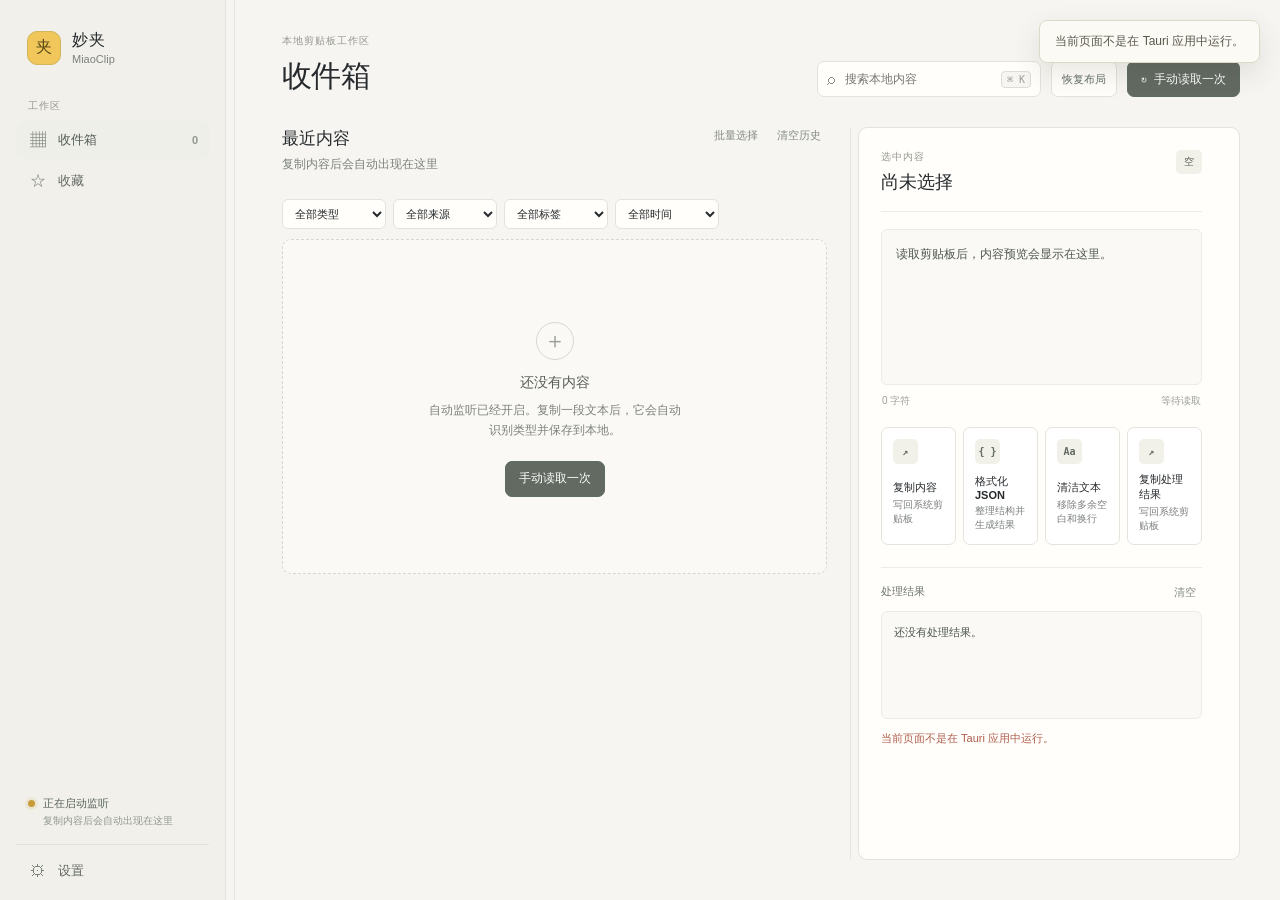
==== commit 675f834e: "style: soften button interaction highlight" ====
--- a/ui/index.html
+++ b/ui/index.html
@@ -5,7 +5,7 @@
     <meta name="viewport" content="width=device-width, initial-scale=1.0" />
     <meta name="theme-color" content="#f6f5f1" />
     <title>妙夹 · MiaoClip</title>
-    <link rel="stylesheet" href="style.css?v=35" />
+    <link rel="stylesheet" href="style.css?v=37" />
   </head>
   <body>
     <div class="app-frame">
--- a/ui/style.css
+++ b/ui/style.css
@@ -1,6 +1,7 @@
 :root {
   color: #262a2d;
   background: #f6f5f1;
+  color-scheme: light;
   font-family: -apple-system, BlinkMacSystemFont, "SF Pro Text", "Helvetica Neue", sans-serif;
   font-synthesis: none;
   text-rendering: optimizeLegibility;
@@ -21,8 +22,9 @@
 [hidden] { display: none !important; }
 html, body { min-width: 0; }
 body { margin: 0; min-height: 100vh; overflow-x: hidden; background: #f6f5f1; }
-button, input { font: inherit; }
-button { max-width: 100%; cursor: pointer; }
+button, input, select { font: inherit; -webkit-tap-highlight-color: transparent; }
+button { max-width: 100%; cursor: pointer; -webkit-appearance: none; appearance: none; }
+button:active { filter: brightness(0.985); }
 button:focus-visible, select:focus-visible, input:focus-visible {
   outline: 2px solid var(--focus-line);
   outline-offset: 2px;
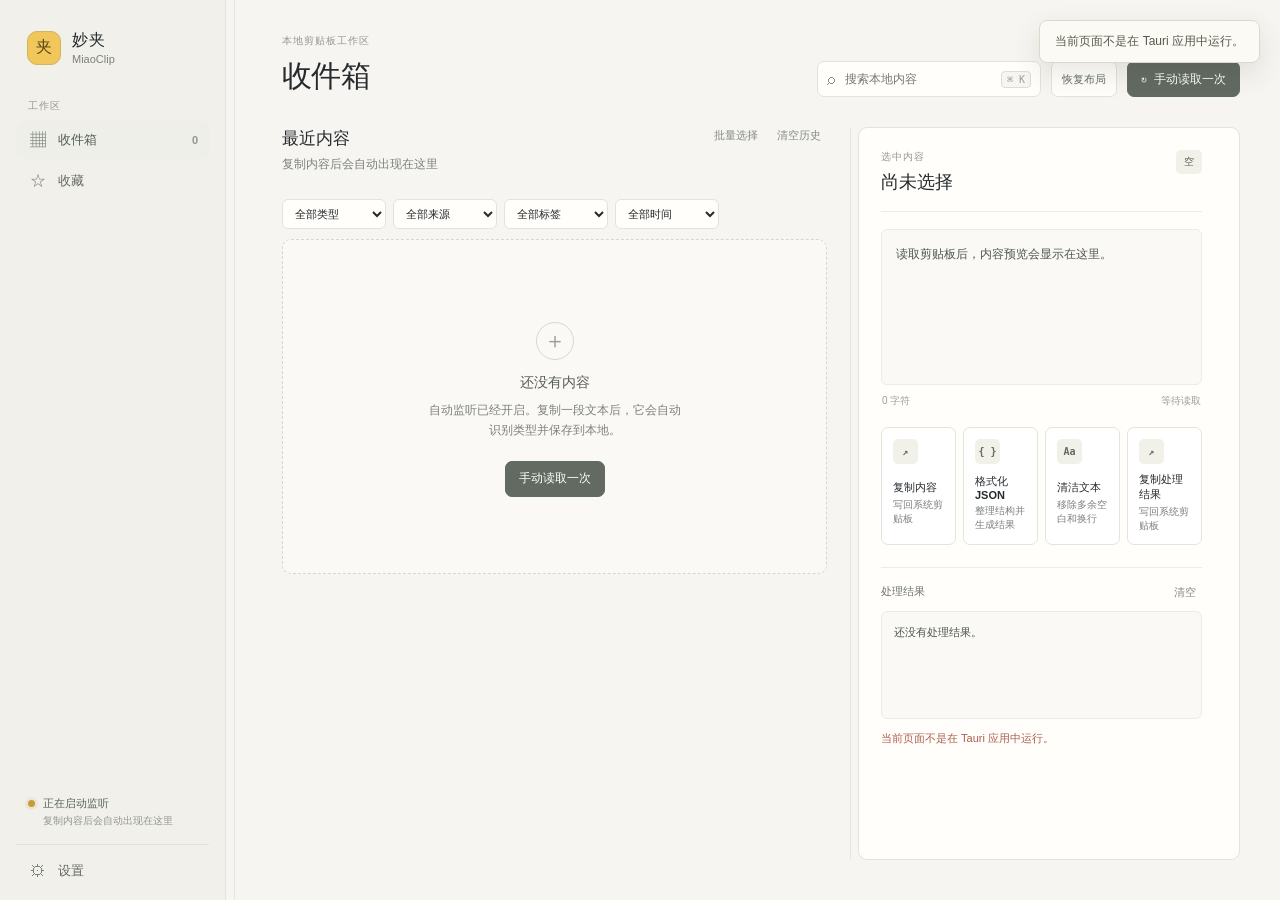
==== commit fdd68717: "style: neutralize text selection highlight" ====
--- a/ui/index.html
+++ b/ui/index.html
@@ -5,7 +5,7 @@
     <meta name="viewport" content="width=device-width, initial-scale=1.0" />
     <meta name="theme-color" content="#f6f5f1" />
     <title>妙夹 · MiaoClip</title>
-    <link rel="stylesheet" href="style.css?v=37" />
+    <link rel="stylesheet" href="style.css?v=38" />
   </head>
   <body>
     <div class="app-frame">
--- a/ui/style.css
+++ b/ui/style.css
@@ -20,6 +20,7 @@
 
 * { box-sizing: border-box; }
 [hidden] { display: none !important; }
+::selection { color: var(--ink); background: #ebe6d7; }
 html, body { min-width: 0; }
 body { margin: 0; min-height: 100vh; overflow-x: hidden; background: #f6f5f1; }
 button, input, select { font: inherit; -webkit-tap-highlight-color: transparent; }
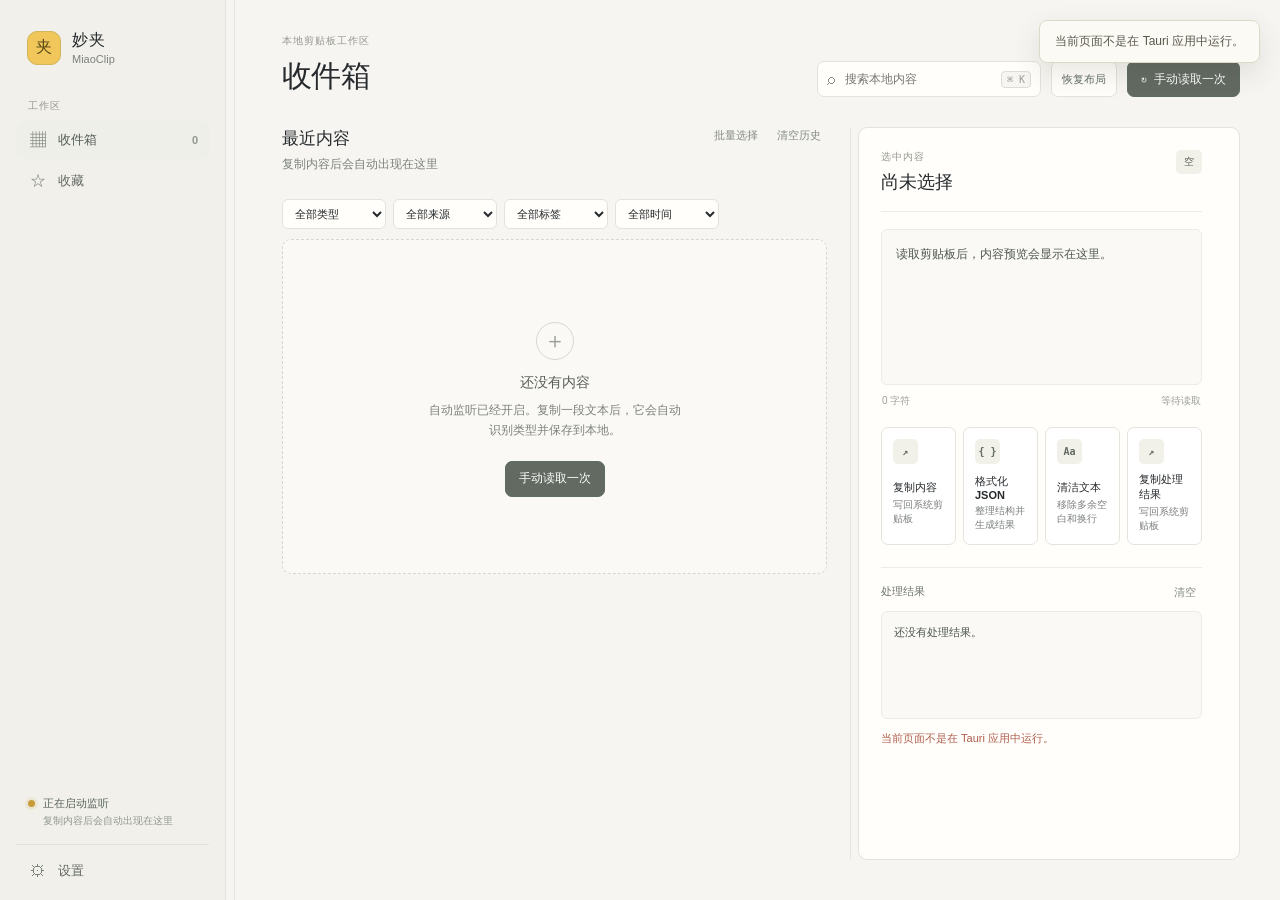
==== commit eb904dcd: "fix: clarify clipboard history list semantics" ====
--- a/ui/index.html
+++ b/ui/index.html
@@ -63,8 +63,8 @@
               <input id="date-from" type="date" aria-label="开始日期" hidden />
               <input id="date-to" type="date" aria-label="结束日期" hidden />
             </div>
-            <div class="feed" id="feed">
-              <div class="empty-feed" id="empty-feed">
+            <div class="feed" id="feed" role="list" aria-label="最近复制内容">
+              <div class="empty-feed" id="empty-feed" aria-hidden="true">
                 <div class="empty-mark" aria-hidden="true">＋</div>
                 <strong id="empty-feed-title">还没有内容</strong>
                 <p id="empty-feed-description">自动监听已经开启。复制一段文本后，它会自动识别类型并保存到本地。</p>
@@ -151,6 +151,6 @@
       </main>
     </div>
     <div class="toast-region" id="toast-region" aria-live="polite" aria-atomic="true"></div>
-    <script src="main.js?v=31"></script>
+    <script src="main.js?v=33"></script>
   </body>
 </html>
